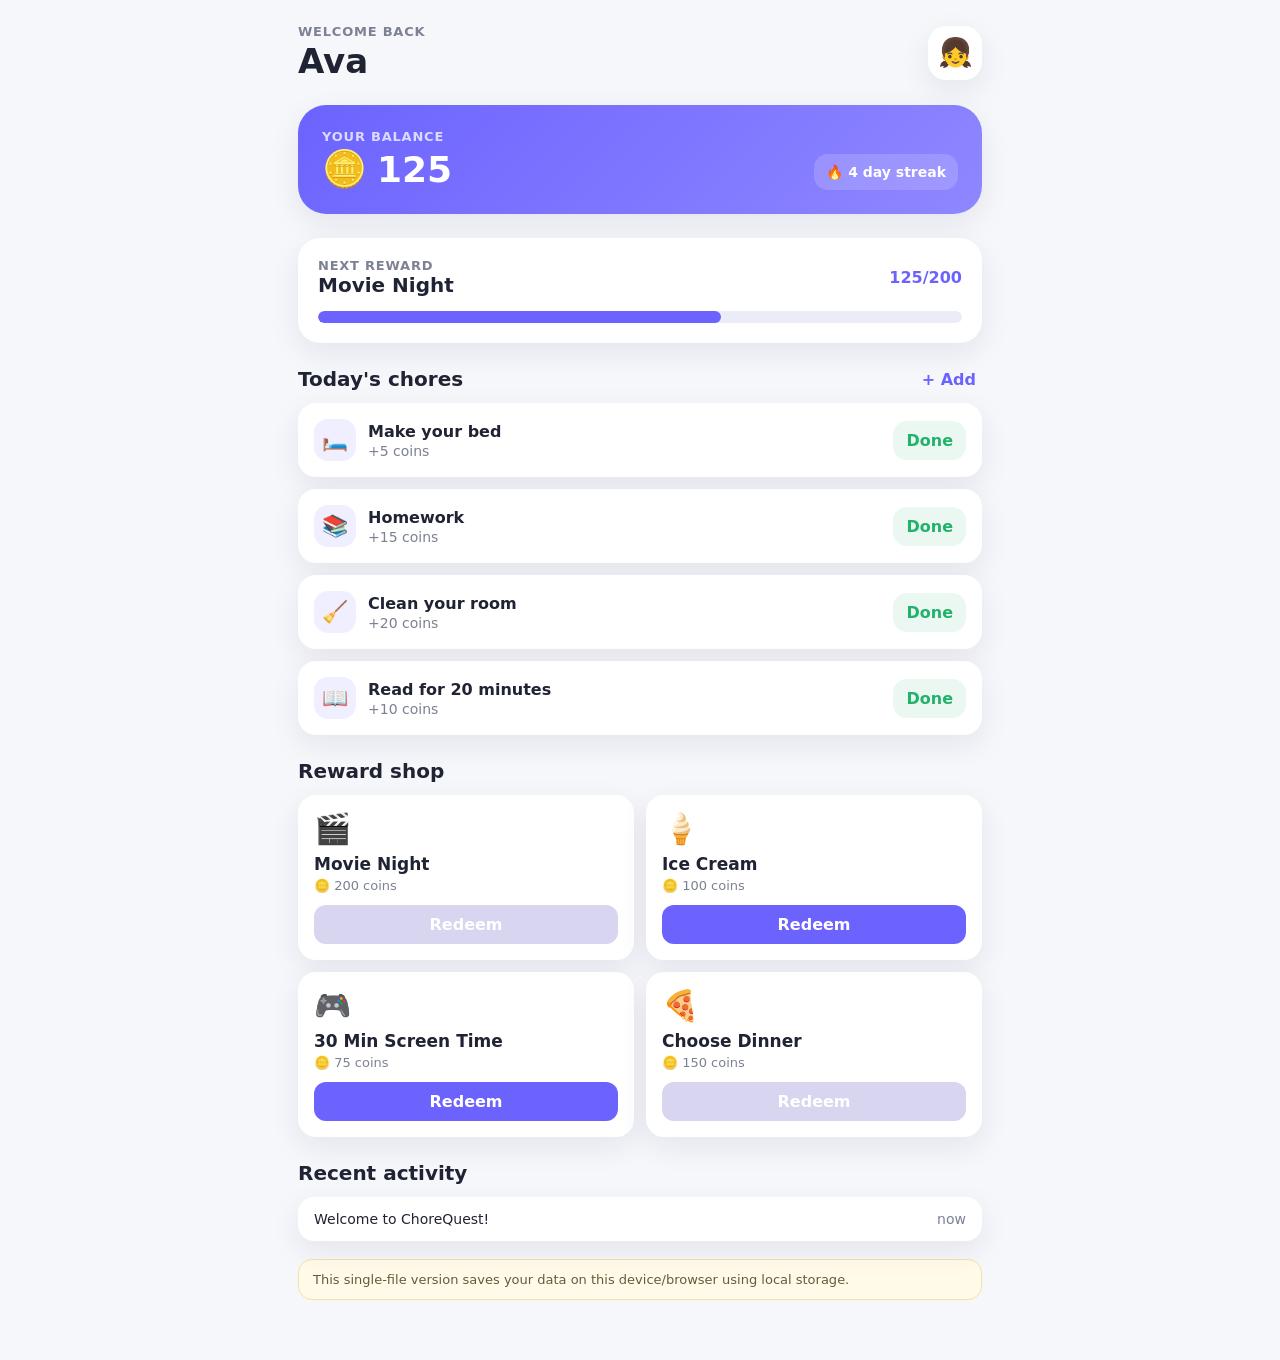
==== index.html @ ff024490 "Rename ChoreQuest-Single-File.html to index.html" ====
<!doctype html>
<html lang="en">
<head>
<meta charset="utf-8">
<meta name="viewport" content="width=device-width,initial-scale=1,viewport-fit=cover">
<meta name="theme-color" content="#6c63ff">
<title>ChoreQuest</title>
<style>
:root{
  --bg:#f6f7fb; --card:#fff; --text:#202333; --muted:#7c8193;
  --accent:#6c63ff; --accent2:#8f87ff; --success:#23b26d; --danger:#e55353;
  --shadow:0 10px 30px rgba(24,29,58,.08); --radius:22px;
}
*{box-sizing:border-box}
body{margin:0;font-family:Inter,system-ui,-apple-system,Segoe UI,Roboto,sans-serif;background:var(--bg);color:var(--text)}
button,input{font:inherit}
button{cursor:pointer}
.app{max-width:720px;margin:0 auto;padding:24px 18px 60px}
.topbar,.section-row{display:flex;align-items:center;justify-content:space-between;gap:12px}
.topbar{margin-bottom:18px}
h1{font-size:34px;margin:2px 0 0}
h2{font-size:20px;margin:0}
.eyebrow{font-size:13px;color:var(--muted);font-weight:700;text-transform:uppercase;letter-spacing:.06em}
.eyebrow.light{color:rgba(255,255,255,.75)}
.avatar{width:54px;height:54px;border:none;border-radius:18px;background:#fff;box-shadow:var(--shadow);font-size:28px}
.balance-card{background:linear-gradient(135deg,var(--accent),var(--accent2));color:white;border-radius:28px;padding:24px;display:flex;justify-content:space-between;align-items:end;box-shadow:var(--shadow)}
.balance{display:flex;gap:10px;align-items:center;font-size:36px;margin-top:4px}
.streak{font-weight:700;background:rgba(255,255,255,.16);padding:10px 12px;border-radius:14px;font-size:14px}
.reward-progress,section{margin-top:24px}
.reward-progress{background:var(--card);padding:20px;border-radius:var(--radius);box-shadow:var(--shadow)}
.goal-cost{font-weight:800;color:var(--accent)}
.progress{height:12px;background:#ececf8;border-radius:999px;margin-top:14px;overflow:hidden}
.progress>div{height:100%;width:0;background:var(--accent);border-radius:999px;transition:width .3s ease}
.cards{display:grid;gap:12px;margin-top:12px}
.chore{background:var(--card);border-radius:18px;padding:16px;display:flex;justify-content:space-between;align-items:center;box-shadow:var(--shadow)}
.chore-left{display:flex;gap:12px;align-items:center}
.chore-icon{width:42px;height:42px;border-radius:14px;background:#f0efff;display:grid;place-items:center;font-size:21px}
.chore-title{font-weight:800}
.chore-points{color:var(--muted);font-size:14px;margin-top:2px}
.done-btn{border:none;border-radius:14px;background:#eaf8f1;color:var(--success);font-weight:800;padding:10px 13px}
.done-btn:disabled{opacity:.55;cursor:default}
.text-btn,.icon-btn{border:none;background:transparent;color:var(--accent);font-weight:800}
.reward-grid{display:grid;grid-template-columns:repeat(2,1fr);gap:12px;margin-top:12px}
.reward{background:var(--card);border-radius:18px;padding:16px;box-shadow:var(--shadow)}
.reward .emoji{font-size:30px}
.reward h3{margin:8px 0 4px;font-size:17px}
.reward p{margin:0 0 12px;color:var(--muted);font-size:13px}
.redeem{width:100%;border:none;border-radius:12px;background:var(--accent);color:#fff;padding:10px;font-weight:800}
.redeem:disabled{background:#d7d5ef}
.activity{display:grid;gap:10px;margin-top:12px}
.activity-item{background:#fff;padding:14px 16px;border-radius:16px;display:flex;justify-content:space-between;box-shadow:var(--shadow);font-size:14px}
.activity-item span:last-child{color:var(--muted)}
dialog{border:none;border-radius:22px;padding:0;width:min(92vw,460px);box-shadow:0 30px 80px rgba(0,0,0,.2)}
dialog::backdrop{background:rgba(25,26,38,.45)}
.dialog-card{padding:22px;display:grid;gap:16px}
label{display:grid;gap:7px;font-size:14px;font-weight:700}
input{border:1px solid #dedfea;border-radius:13px;padding:12px 13px;outline:none}
input:focus{border-color:var(--accent)}
.primary,.danger{border:none;border-radius:13px;padding:12px;font-weight:800}
.primary{background:var(--accent);color:#fff}
.danger{background:#fff0f0;color:var(--danger)}
.toast{position:fixed;left:50%;bottom:24px;transform:translateX(-50%) translateY(30px);background:#222638;color:white;padding:12px 16px;border-radius:14px;opacity:0;pointer-events:none;transition:.25s;z-index:50}
.toast.show{opacity:1;transform:translateX(-50%) translateY(0)}
.note{background:#fffbe8;border:1px solid #f1e3a6;padding:12px 14px;border-radius:14px;font-size:13px;margin-top:18px;color:#625c3c}
@media (max-width:420px){.reward-grid{grid-template-columns:1fr}.balance-card{align-items:start;flex-direction:column;gap:16px}}
</style>
</head>
<body>
<div class="app">
  <header class="topbar">
    <div>
      <div class="eyebrow">Welcome back</div>
      <h1 id="childName">Ava</h1>
    </div>
    <button class="avatar" id="parentBtn" aria-label="Parent controls">👧</button>
  </header>

  <section class="balance-card">
    <div>
      <div class="eyebrow light">Your balance</div>
      <div class="balance"><span>🪙</span><strong id="coinBalance">125</strong></div>
    </div>
    <div class="streak">🔥 <span id="streakCount">4</span> day streak</div>
  </section>

  <section class="reward-progress">
    <div class="section-row">
      <div>
        <div class="eyebrow">Next reward</div>
        <h2 id="goalName">Movie Night</h2>
      </div>
      <div class="goal-cost"><span id="goalCurrent">125</span>/<span id="goalTarget">200</span></div>
    </div>
    <div class="progress"><div id="progressBar"></div></div>
  </section>

  <section>
    <div class="section-row">
      <h2>Today's chores</h2>
      <button class="text-btn" id="addChoreBtn">+ Add</button>
    </div>
    <div id="choresList" class="cards"></div>
  </section>

  <section>
    <div class="section-row"><h2>Reward shop</h2></div>
    <div id="rewardsList" class="reward-grid"></div>
  </section>

  <section>
    <div class="section-row"><h2>Recent activity</h2></div>
    <div id="activityList" class="activity"></div>
  </section>

  <div class="note">This single-file version saves your data on this device/browser using local storage.</div>
</div>

<dialog id="parentDialog">
  <form method="dialog" class="dialog-card">
    <div class="section-row">
      <h2>Parent controls</h2>
      <button class="icon-btn" value="cancel">✕</button>
    </div>
    <label>Child name<input id="nameInput"></label>
    <label>Parent PIN<input id="pinInput" inputmode="numeric" maxlength="4"></label>
    <button id="saveParentBtn" class="primary" value="default">Save</button>
    <button id="resetBtn" class="danger" type="button">Reset app data</button>
  </form>
</dialog>

<dialog id="addChoreDialog">
  <form method="dialog" class="dialog-card">
    <div class="section-row">
      <h2>Add chore</h2>
      <button class="icon-btn" value="cancel">✕</button>
    </div>
    <label>Chore name<input id="choreTitleInput" placeholder="e.g. Read 20 minutes"></label>
    <label>Coins<input id="chorePointsInput" type="number" min="1" max="100" value="10"></label>
    <button id="saveChoreBtn" class="primary" value="default">Add chore</button>
  </form>
</dialog>

<div id="toast" class="toast"></div>

<script>
const defaultState = {
  childName: "Ava",
  pin: "1234",
  coins: 125,
  streak: 4,
  chores: [
    {id:1,title:"Make your bed",points:5,icon:"🛏️",done:false},
    {id:2,title:"Homework",points:15,icon:"📚",done:false},
    {id:3,title:"Clean your room",points:20,icon:"🧹",done:false},
    {id:4,title:"Read for 20 minutes",points:10,icon:"📖",done:false}
  ],
  rewards: [
    {id:1,title:"Movie Night",cost:200,emoji:"🎬"},
    {id:2,title:"Ice Cream",cost:100,emoji:"🍦"},
    {id:3,title:"30 Min Screen Time",cost:75,emoji:"🎮"},
    {id:4,title:"Choose Dinner",cost:150,emoji:"🍕"}
  ],
  activity: ["Welcome to ChoreQuest!"]
};

let state = JSON.parse(localStorage.getItem("chorequest-single-state") || "null") || defaultState;
const $ = s => document.querySelector(s);

function save(){
  localStorage.setItem("chorequest-single-state", JSON.stringify(state));
  render();
}
function toast(msg){
  const t=$("#toast");
  t.textContent=msg;
  t.classList.add("show");
  setTimeout(()=>t.classList.remove("show"),1700);
}
function esc(s){
  return String(s).replace(/[&<>"']/g,m=>({"&":"&amp;","<":"&lt;",">":"&gt;","\"":"&quot;","'":"&#039;"}[m]));
}
function render(){
  $("#childName").textContent=state.childName;
  $("#coinBalance").textContent=state.coins;
  $("#streakCount").textContent=state.streak;

  const goal=state.rewards[0];
  $("#goalName").textContent=goal.title;
  $("#goalCurrent").textContent=Math.min(state.coins,goal.cost);
  $("#goalTarget").textContent=goal.cost;
  $("#progressBar").style.width=Math.min(100,state.coins/goal.cost*100)+"%";

  $("#choresList").innerHTML=state.chores.map(c=>`
    <div class="chore">
      <div class="chore-left">
        <div class="chore-icon">${c.icon || "✅"}</div>
        <div>
          <div class="chore-title">${esc(c.title)}</div>
          <div class="chore-points">+${c.points} coins</div>
        </div>
      </div>
      <button class="done-btn" data-chore="${c.id}" ${c.done?"disabled":""}>${c.done?"Done ✓":"Done"}</button>
    </div>`).join("");

  $("#rewardsList").innerHTML=state.rewards.map(r=>`
    <div class="reward">
      <div class="emoji">${r.emoji}</div>
      <h3>${esc(r.title)}</h3>
      <p>🪙 ${r.cost} coins</p>
      <button class="redeem" data-reward="${r.id}" ${state.coins<r.cost?"disabled":""}>Redeem</button>
    </div>`).join("");

  $("#activityList").innerHTML=(state.activity||[]).slice(0,6).map(a=>`
    <div class="activity-item"><span>${esc(a)}</span><span>now</span></div>`).join("");
}

document.addEventListener("click",e=>{
  const choreBtn=e.target.closest("[data-chore]");
  if(choreBtn){
    const id=Number(choreBtn.dataset.chore);
    const c=state.chores.find(x=>x.id===id);
    if(c && !c.done){
      c.done=true;
      state.coins+=c.points;
      state.activity.unshift(`Completed "${c.title}" (+${c.points})`);
      save();
      toast(`Great job! +${c.points} coins 🎉`);
    }
  }

  const rewardBtn=e.target.closest("[data-reward]");
  if(rewardBtn){
    const id=Number(rewardBtn.dataset.reward);
    const r=state.rewards.find(x=>x.id===id);
    if(r && state.coins>=r.cost){
      state.coins-=r.cost;
      state.activity.unshift(`Redeemed "${r.title}" (-${r.cost})`);
      save();
      toast(`${r.title} redeemed! 🎁`);
    }
  }
});

$("#parentBtn").onclick=()=>{
  $("#nameInput").value=state.childName;
  $("#pinInput").value=state.pin;
  $("#parentDialog").showModal();
};
$("#saveParentBtn").onclick=(e)=>{
  e.preventDefault();
  const name=$("#nameInput").value.trim();
  const pin=$("#pinInput").value.trim();
  if(name) state.childName=name;
  if(/^\d{4}$/.test(pin)) state.pin=pin;
  save();
  $("#parentDialog").close();
  toast("Parent settings saved");
};
$("#resetBtn").onclick=()=>{
  if(confirm("Reset all ChoreQuest data?")){
    state=JSON.parse(JSON.stringify(defaultState));
    save();
    $("#parentDialog").close();
    toast("App reset");
  }
};
$("#addChoreBtn").onclick=()=>$("#addChoreDialog").showModal();
$("#saveChoreBtn").onclick=(e)=>{
  e.preventDefault();
  const title=$("#choreTitleInput").value.trim();
  const points=Math.max(1,Number($("#chorePointsInput").value)||10);
  if(!title){toast("Enter a chore name");return;}
  state.chores.push({id:Date.now(),title,points,icon:"⭐",done:false});
  state.activity.unshift(`Added chore "${title}"`);
  $("#choreTitleInput").value="";
  save();
  $("#addChoreDialog").close();
  toast("Chore added");
};

render();
</script>
</body>
</html>
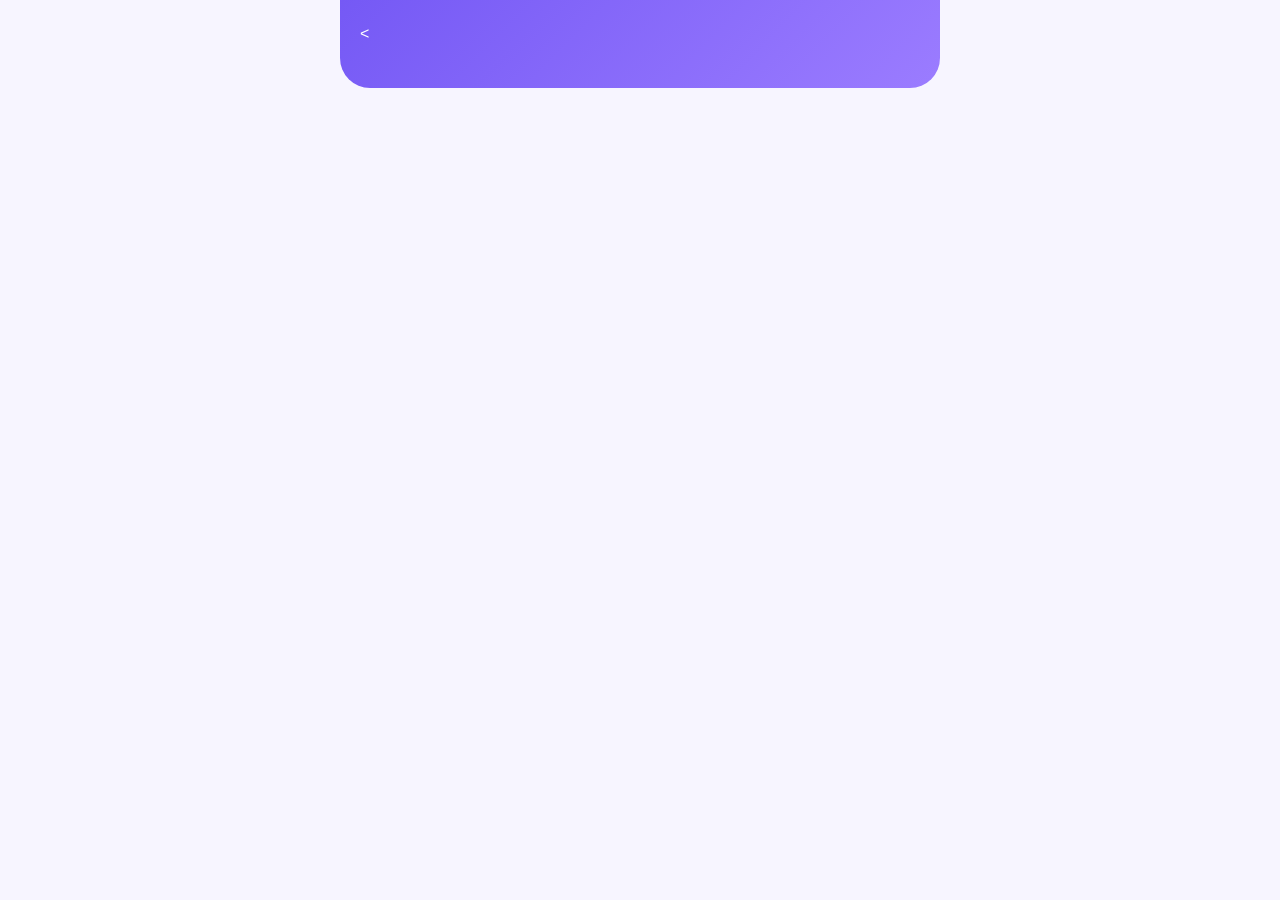
==== commit f48cb639: "Update index.html" ====
--- a/index.html
+++ b/index.html
@@ -1,284 +1,300 @@
-<!doctype html>
+<!DOCTYPE html>
 <html lang="en">
 <head>
-<meta charset="utf-8">
-<meta name="viewport" content="width=device-width,initial-scale=1,viewport-fit=cover">
-<meta name="theme-color" content="#6c63ff">
+<meta charset="UTF-8">
+<meta name="viewport" content="width=device-width, initial-scale=1.0">
 <title>ChoreQuest</title>
+
 <style>
-:root{
-  --bg:#f6f7fb; --card:#fff; --text:#202333; --muted:#7c8193;
-  --accent:#6c63ff; --accent2:#8f87ff; --success:#23b26d; --danger:#e55353;
-  --shadow:0 10px 30px rgba(24,29,58,.08); --radius:22px;
-}
-*{box-sizing:border-box}
-body{margin:0;font-family:Inter,system-ui,-apple-system,Segoe UI,Roboto,sans-serif;background:var(--bg);color:var(--text)}
-button,input{font:inherit}
-button{cursor:pointer}
-.app{max-width:720px;margin:0 auto;padding:24px 18px 60px}
-.topbar,.section-row{display:flex;align-items:center;justify-content:space-between;gap:12px}
-.topbar{margin-bottom:18px}
-h1{font-size:34px;margin:2px 0 0}
-h2{font-size:20px;margin:0}
-.eyebrow{font-size:13px;color:var(--muted);font-weight:700;text-transform:uppercase;letter-spacing:.06em}
-.eyebrow.light{color:rgba(255,255,255,.75)}
-.avatar{width:54px;height:54px;border:none;border-radius:18px;background:#fff;box-shadow:var(--shadow);font-size:28px}
-.balance-card{background:linear-gradient(135deg,var(--accent),var(--accent2));color:white;border-radius:28px;padding:24px;display:flex;justify-content:space-between;align-items:end;box-shadow:var(--shadow)}
-.balance{display:flex;gap:10px;align-items:center;font-size:36px;margin-top:4px}
-.streak{font-weight:700;background:rgba(255,255,255,.16);padding:10px 12px;border-radius:14px;font-size:14px}
-.reward-progress,section{margin-top:24px}
-.reward-progress{background:var(--card);padding:20px;border-radius:var(--radius);box-shadow:var(--shadow)}
-.goal-cost{font-weight:800;color:var(--accent)}
-.progress{height:12px;background:#ececf8;border-radius:999px;margin-top:14px;overflow:hidden}
-.progress>div{height:100%;width:0;background:var(--accent);border-radius:999px;transition:width .3s ease}
-.cards{display:grid;gap:12px;margin-top:12px}
-.chore{background:var(--card);border-radius:18px;padding:16px;display:flex;justify-content:space-between;align-items:center;box-shadow:var(--shadow)}
-.chore-left{display:flex;gap:12px;align-items:center}
-.chore-icon{width:42px;height:42px;border-radius:14px;background:#f0efff;display:grid;place-items:center;font-size:21px}
-.chore-title{font-weight:800}
-.chore-points{color:var(--muted);font-size:14px;margin-top:2px}
-.done-btn{border:none;border-radius:14px;background:#eaf8f1;color:var(--success);font-weight:800;padding:10px 13px}
-.done-btn:disabled{opacity:.55;cursor:default}
-.text-btn,.icon-btn{border:none;background:transparent;color:var(--accent);font-weight:800}
-.reward-grid{display:grid;grid-template-columns:repeat(2,1fr);gap:12px;margin-top:12px}
-.reward{background:var(--card);border-radius:18px;padding:16px;box-shadow:var(--shadow)}
-.reward .emoji{font-size:30px}
-.reward h3{margin:8px 0 4px;font-size:17px}
-.reward p{margin:0 0 12px;color:var(--muted);font-size:13px}
-.redeem{width:100%;border:none;border-radius:12px;background:var(--accent);color:#fff;padding:10px;font-weight:800}
-.redeem:disabled{background:#d7d5ef}
-.activity{display:grid;gap:10px;margin-top:12px}
-.activity-item{background:#fff;padding:14px 16px;border-radius:16px;display:flex;justify-content:space-between;box-shadow:var(--shadow);font-size:14px}
-.activity-item span:last-child{color:var(--muted)}
-dialog{border:none;border-radius:22px;padding:0;width:min(92vw,460px);box-shadow:0 30px 80px rgba(0,0,0,.2)}
-dialog::backdrop{background:rgba(25,26,38,.45)}
-.dialog-card{padding:22px;display:grid;gap:16px}
-label{display:grid;gap:7px;font-size:14px;font-weight:700}
-input{border:1px solid #dedfea;border-radius:13px;padding:12px 13px;outline:none}
-input:focus{border-color:var(--accent)}
-.primary,.danger{border:none;border-radius:13px;padding:12px;font-weight:800}
-.primary{background:var(--accent);color:#fff}
-.danger{background:#fff0f0;color:var(--danger)}
-.toast{position:fixed;left:50%;bottom:24px;transform:translateX(-50%) translateY(30px);background:#222638;color:white;padding:12px 16px;border-radius:14px;opacity:0;pointer-events:none;transition:.25s;z-index:50}
-.toast.show{opacity:1;transform:translateX(-50%) translateY(0)}
-.note{background:#fffbe8;border:1px solid #f1e3a6;padding:12px 14px;border-radius:14px;font-size:13px;margin-top:18px;color:#625c3c}
-@media (max-width:420px){.reward-grid{grid-template-columns:1fr}.balance-card{align-items:start;flex-direction:column;gap:16px}}
+* {
+  box-sizing: border-box;
+}
+
+body {
+  margin: 0;
+  font-family: Arial, sans-serif;
+  background: #f7f5ff;
+  color: #25233a;
+}
+
+.app {
+  max-width: 600px;
+  margin: auto;
+  padding-bottom: 80px;
+}
+
+/* HEADER */
+.header {
+  background: linear-gradient(135deg,#7559f5,#9b7cff);
+  color: white;
+  padding: 25px 20px 45px;
+  border-radius: 0 0 30px 30px;
+}
+
+.top {
+  display: flex;
+  justify-content: space-between;
+  align-items: center;
+}
+
+.logo {
+  font-size: 23px;
+  font-weight: bold;
+}
+
+.avatar {
+  background: white;
+  width: 45px;
+  height: 45px;
+  border-radius: 50%;
+  display: grid;
+  place-items: center;
+  font-size: 25px;
+}
+
+.hello {
+  margin-top: 25px;
+}
+
+.hello small {
+  opacity: .9;
+  font-size: 16px;
+}
+
+.hello h1 {
+  margin: 5px 0;
+  font-size: 34px;
+}
+
+.hello p {
+  margin: 5px 0;
+}
+
+/* STATS */
+.stats {
+  display: flex;
+  gap: 10px;
+  padding: 0 15px;
+  margin-top: -25px;
+}
+
+.stat {
+  background: white;
+  flex: 1;
+  text-align: center;
+  padding: 16px 8px;
+  border-radius: 18px;
+  box-shadow: 0 5px 18px rgba(0,0,0,.08);
+}
+
+.stat-icon {
+  font-size: 25px;
+}
+
+.stat strong {
+  display: block;
+  font-size: 20px;
+  margin-top: 4px;
+}
+
+.stat span {
+  font-size: 12px;
+  color: #777;
+}
+
+/* CONTENT */
+.content {
+  padding: 20px 16px;
+}
+
+.reward {
+  background: linear-gradient(135deg,#fff2bd,#ffe17a);
+  border-radius: 22px;
+  padding: 18px;
+  margin-bottom: 25px;
+}
+
+.reward-top {
+  display: flex;
+  justify-content: space-between;
+}
+
+.reward h3 {
+  margin: 5px 0;
+  font-size: 23px;
+}
+
+.progress {
+  height: 12px;
+  background: rgba(255,255,255,.7);
+  border-radius: 20px;
+  overflow: hidden;
+  margin-top: 12px;
+}
+
+.progress-bar {
+  width: 82.5%;
+  height: 100%;
+  background: #7559f5;
+  border-radius: 20px;
+}
+
+.section-title {
+  display: flex;
+  justify-content: space-between;
+  align-items: center;
+}
+
+.section-title h2 {
+  margin: 5px 0 15px;
+}
+
+.add {
+  border: 0;
+  background: #eee9ff;
+  color: #654be4;
+  border-radius: 12px;
+  padding: 9px 13px;
+  font-weight: bold;
+}
+
+/* CHORES */
+.chore {
+  background: white;
+  border-radius: 18px;
+  padding: 14px;
+  margin-bottom: 12px;
+  display: flex;
+  align-items: center;
+  gap: 12px;
+  box-shadow: 0 3px 12px rgba(0,0,0,.05);
+}
+
+.chore-icon {
+  width: 50px;
+  height: 50px;
+  border-radius: 15px;
+  background: #eee9ff;
+  display: grid;
+  place-items: center;
+  font-size: 25px;
+}
+
+.chore-info {
+  flex: 1;
+}
+
+.chore-info strong {
+  display: block;
+  font-size: 17px;
+}
+
+.chore-info span {
+  color: #777;
+  font-size: 13px;
+}
+
+.coins {
+  color: #e5a400;
+  font-weight: bold;
+}
+
+.done {
+  width: 35px;
+  height: 35px;
+  border-radius: 50%;
+  border: 2px solid #7b61ff;
+  background: white;
+  font-size: 18px;
+}
+
+.done.completed {
+  background: #7b61ff;
+  color: white;
+}
+
+/* REWARDS */
+.reward-card {
+  background: white;
+  padding: 15px;
+  border-radius: 18px;
+  margin-bottom: 10px;
+  display: flex;
+  align-items: center;
+  gap: 12px;
+}
+
+.reward-emoji {
+  font-size: 30px;
+}
+
+.reward-info {
+  flex: 1;
+}
+
+.reward-info strong {
+  display: block;
+}
+
+.claim {
+  border: 0;
+  background: #7559f5;
+  color: white;
+  padding: 9px 12px;
+  border-radius: 12px;
+}
+
+/* CELEBRATION */
+#message {
+  display: none;
+  position: fixed;
+  top: 20px;
+  left: 50%;
+  transform: translateX(-50%);
+  background: #25233a;
+  color: white;
+  padding: 13px 20px;
+  border-radius: 20px;
+  z-index: 20;
+  box-shadow: 0 5px 20px rgba(0,0,0,.2);
+}
+
+/* NAVIGATION */
+.nav {
+  position: fixed;
+  bottom: 0;
+  left: 0;
+  right: 0;
+  max-width: 600px;
+  margin: auto;
+  background: white;
+  display: flex;
+  justify-content: space-around;
+  padding: 12px 5px;
+  border-top: 1px solid #eee;
+}
+
+.nav-item {
+  text-align: center;
+  font-size: 12px;
+  color: #777;
+}
+
+.nav-item div {
+  font-size: 23px;
+}
+
+.nav-item.active {
+  color: #7559f5;
+}
 </style>
 </head>
+
 <body>
+
+<div id="message">🎉 Great job!</div>
+
 <div class="app">
-  <header class="topbar">
-    <div>
-      <div class="eyebrow">Welcome back</div>
-      <h1 id="childName">Ava</h1>
-    </div>
-    <button class="avatar" id="parentBtn" aria-label="Parent controls">👧</button>
-  </header>
-
-  <section class="balance-card">
-    <div>
-      <div class="eyebrow light">Your balance</div>
-      <div class="balance"><span>🪙</span><strong id="coinBalance">125</strong></div>
-    </div>
-    <div class="streak">🔥 <span id="streakCount">4</span> day streak</div>
-  </section>
-
-  <section class="reward-progress">
-    <div class="section-row">
-      <div>
-        <div class="eyebrow">Next reward</div>
-        <h2 id="goalName">Movie Night</h2>
-      </div>
-      <div class="goal-cost"><span id="goalCurrent">125</span>/<span id="goalTarget">200</span></div>
-    </div>
-    <div class="progress"><div id="progressBar"></div></div>
-  </section>
-
-  <section>
-    <div class="section-row">
-      <h2>Today's chores</h2>
-      <button class="text-btn" id="addChoreBtn">+ Add</button>
-    </div>
-    <div id="choresList" class="cards"></div>
-  </section>
-
-  <section>
-    <div class="section-row"><h2>Reward shop</h2></div>
-    <div id="rewardsList" class="reward-grid"></div>
-  </section>
-
-  <section>
-    <div class="section-row"><h2>Recent activity</h2></div>
-    <div id="activityList" class="activity"></div>
-  </section>
-
-  <div class="note">This single-file version saves your data on this device/browser using local storage.</div>
-</div>
-
-<dialog id="parentDialog">
-  <form method="dialog" class="dialog-card">
-    <div class="section-row">
-      <h2>Parent controls</h2>
-      <button class="icon-btn" value="cancel">✕</button>
-    </div>
-    <label>Child name<input id="nameInput"></label>
-    <label>Parent PIN<input id="pinInput" inputmode="numeric" maxlength="4"></label>
-    <button id="saveParentBtn" class="primary" value="default">Save</button>
-    <button id="resetBtn" class="danger" type="button">Reset app data</button>
-  </form>
-</dialog>
-
-<dialog id="addChoreDialog">
-  <form method="dialog" class="dialog-card">
-    <div class="section-row">
-      <h2>Add chore</h2>
-      <button class="icon-btn" value="cancel">✕</button>
-    </div>
-    <label>Chore name<input id="choreTitleInput" placeholder="e.g. Read 20 minutes"></label>
-    <label>Coins<input id="chorePointsInput" type="number" min="1" max="100" value="10"></label>
-    <button id="saveChoreBtn" class="primary" value="default">Add chore</button>
-  </form>
-</dialog>
-
-<div id="toast" class="toast"></div>
-
-<script>
-const defaultState = {
-  childName: "Ava",
-  pin: "1234",
-  coins: 125,
-  streak: 4,
-  chores: [
-    {id:1,title:"Make your bed",points:5,icon:"🛏️",done:false},
-    {id:2,title:"Homework",points:15,icon:"📚",done:false},
-    {id:3,title:"Clean your room",points:20,icon:"🧹",done:false},
-    {id:4,title:"Read for 20 minutes",points:10,icon:"📖",done:false}
-  ],
-  rewards: [
-    {id:1,title:"Movie Night",cost:200,emoji:"🎬"},
-    {id:2,title:"Ice Cream",cost:100,emoji:"🍦"},
-    {id:3,title:"30 Min Screen Time",cost:75,emoji:"🎮"},
-    {id:4,title:"Choose Dinner",cost:150,emoji:"🍕"}
-  ],
-  activity: ["Welcome to ChoreQuest!"]
-};
-
-let state = JSON.parse(localStorage.getItem("chorequest-single-state") || "null") || defaultState;
-const $ = s => document.querySelector(s);
-
-function save(){
-  localStorage.setItem("chorequest-single-state", JSON.stringify(state));
-  render();
-}
-function toast(msg){
-  const t=$("#toast");
-  t.textContent=msg;
-  t.classList.add("show");
-  setTimeout(()=>t.classList.remove("show"),1700);
-}
-function esc(s){
-  return String(s).replace(/[&<>"']/g,m=>({"&":"&amp;","<":"&lt;",">":"&gt;","\"":"&quot;","'":"&#039;"}[m]));
-}
-function render(){
-  $("#childName").textContent=state.childName;
-  $("#coinBalance").textContent=state.coins;
-  $("#streakCount").textContent=state.streak;
-
-  const goal=state.rewards[0];
-  $("#goalName").textContent=goal.title;
-  $("#goalCurrent").textContent=Math.min(state.coins,goal.cost);
-  $("#goalTarget").textContent=goal.cost;
-  $("#progressBar").style.width=Math.min(100,state.coins/goal.cost*100)+"%";
-
-  $("#choresList").innerHTML=state.chores.map(c=>`
-    <div class="chore">
-      <div class="chore-left">
-        <div class="chore-icon">${c.icon || "✅"}</div>
-        <div>
-          <div class="chore-title">${esc(c.title)}</div>
-          <div class="chore-points">+${c.points} coins</div>
-        </div>
-      </div>
-      <button class="done-btn" data-chore="${c.id}" ${c.done?"disabled":""}>${c.done?"Done ✓":"Done"}</button>
-    </div>`).join("");
-
-  $("#rewardsList").innerHTML=state.rewards.map(r=>`
-    <div class="reward">
-      <div class="emoji">${r.emoji}</div>
-      <h3>${esc(r.title)}</h3>
-      <p>🪙 ${r.cost} coins</p>
-      <button class="redeem" data-reward="${r.id}" ${state.coins<r.cost?"disabled":""}>Redeem</button>
-    </div>`).join("");
-
-  $("#activityList").innerHTML=(state.activity||[]).slice(0,6).map(a=>`
-    <div class="activity-item"><span>${esc(a)}</span><span>now</span></div>`).join("");
-}
-
-document.addEventListener("click",e=>{
-  const choreBtn=e.target.closest("[data-chore]");
-  if(choreBtn){
-    const id=Number(choreBtn.dataset.chore);
-    const c=state.chores.find(x=>x.id===id);
-    if(c && !c.done){
-      c.done=true;
-      state.coins+=c.points;
-      state.activity.unshift(`Completed "${c.title}" (+${c.points})`);
-      save();
-      toast(`Great job! +${c.points} coins 🎉`);
-    }
-  }
-
-  const rewardBtn=e.target.closest("[data-reward]");
-  if(rewardBtn){
-    const id=Number(rewardBtn.dataset.reward);
-    const r=state.rewards.find(x=>x.id===id);
-    if(r && state.coins>=r.cost){
-      state.coins-=r.cost;
-      state.activity.unshift(`Redeemed "${r.title}" (-${r.cost})`);
-      save();
-      toast(`${r.title} redeemed! 🎁`);
-    }
-  }
-});
-
-$("#parentBtn").onclick=()=>{
-  $("#nameInput").value=state.childName;
-  $("#pinInput").value=state.pin;
-  $("#parentDialog").showModal();
-};
-$("#saveParentBtn").onclick=(e)=>{
-  e.preventDefault();
-  const name=$("#nameInput").value.trim();
-  const pin=$("#pinInput").value.trim();
-  if(name) state.childName=name;
-  if(/^\d{4}$/.test(pin)) state.pin=pin;
-  save();
-  $("#parentDialog").close();
-  toast("Parent settings saved");
-};
-$("#resetBtn").onclick=()=>{
-  if(confirm("Reset all ChoreQuest data?")){
-    state=JSON.parse(JSON.stringify(defaultState));
-    save();
-    $("#parentDialog").close();
-    toast("App reset");
-  }
-};
-$("#addChoreBtn").onclick=()=>$("#addChoreDialog").showModal();
-$("#saveChoreBtn").onclick=(e)=>{
-  e.preventDefault();
-  const title=$("#choreTitleInput").value.trim();
-  const points=Math.max(1,Number($("#chorePointsInput").value)||10);
-  if(!title){toast("Enter a chore name");return;}
-  state.chores.push({id:Date.now(),title,points,icon:"⭐",done:false});
-  state.activity.unshift(`Added chore "${title}"`);
-  $("#choreTitleInput").value="";
-  save();
-  $("#addChoreDialog").close();
-  toast("Chore added");
-};
-
-render();
-</script>
-</body>
-</html>
+
+  <header class="header">
+    <
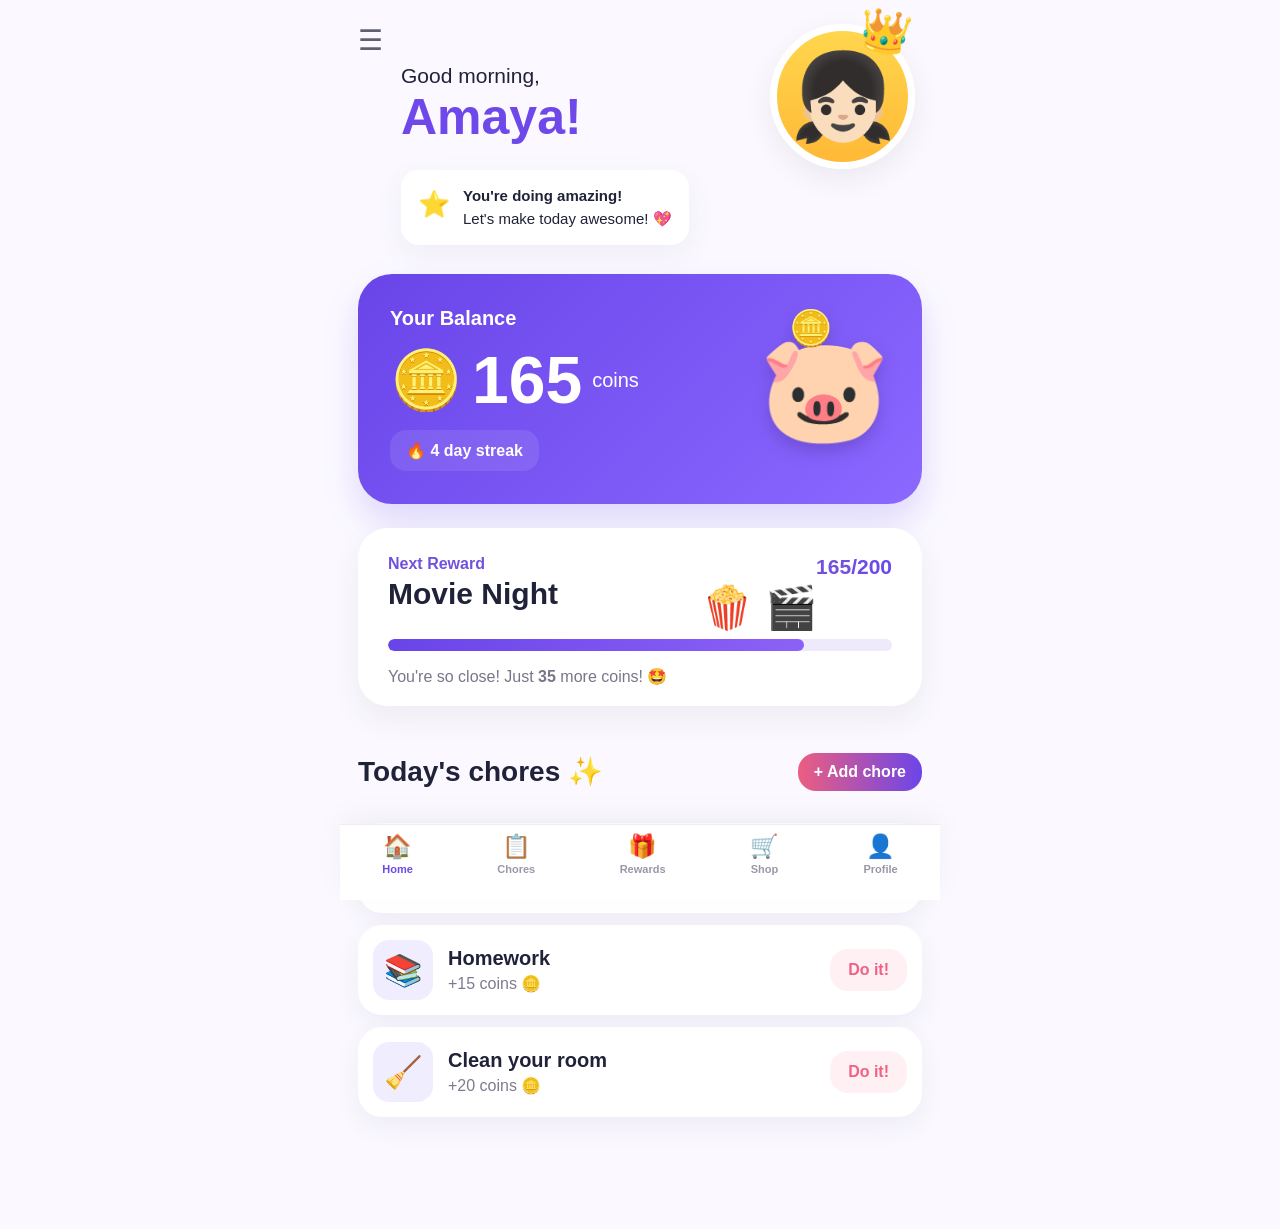
==== commit 01e2c6d9: "Add files via upload" ====
--- a/index.html
+++ b/index.html
@@ -1,300 +1,54 @@
-<!DOCTYPE html>
+<!doctype html>
 <html lang="en">
 <head>
-<meta charset="UTF-8">
-<meta name="viewport" content="width=device-width, initial-scale=1.0">
+<meta charset="utf-8">
+<meta name="viewport" content="width=device-width,initial-scale=1,viewport-fit=cover">
+<meta name="theme-color" content="#7657f6">
 <title>ChoreQuest</title>
+<link rel="stylesheet" href="style.css">
+</head>
+<body>
+<div id="toast">🎉 Great job!</div>
+<main class="app">
+  <header class="hero">
+    <button class="menu">☰</button>
+    <div class="greeting">
+      <div>Good morning,</div>
+      <h1>Amaya!</h1>
+      <div class="cheer"><span>⭐</span><div><b>You're doing amazing!</b><br>Let's make today awesome! 💖</div></div>
+    </div>
+    <div class="avatar"><span class="crown">👑</span>👧🏻</div>
+  </header>
 
-<style>
-* {
-  box-sizing: border-box;
-}
+  <section class="balance">
+    <div>
+      <div class="eyebrow">Your Balance</div>
+      <div class="coins"><span>🪙</span><b id="balance">165</b><small>coins</small></div>
+      <div class="streak">🔥 4 day streak</div>
+    </div>
+    <div class="pig">🐷<span class="coin-float">🪙</span></div>
+  </section>
 
-body {
-  margin: 0;
-  font-family: Arial, sans-serif;
-  background: #f7f5ff;
-  color: #25233a;
-}
+  <section class="reward">
+    <div class="reward-head"><div><span>Next Reward</span><h2>Movie Night</h2></div><b><span id="progressNum">165</span>/200</b></div>
+    <div class="movie">🍿 🎬</div>
+    <div class="bar"><div id="progressBar"></div></div>
+    <p>You're so close! Just <b id="remaining">35</b> more coins! 🤩</p>
+  </section>
 
-.app {
-  max-width: 600px;
-  margin: auto;
-  padding-bottom: 80px;
-}
+  <section class="chores">
+    <div class="section-title"><h2>Today's chores ✨</h2><button id="addChore">+ Add chore</button></div>
+    <div id="choreList"></div>
+  </section>
+</main>
 
-/* HEADER */
-.header {
-  background: linear-gradient(135deg,#7559f5,#9b7cff);
-  color: white;
-  padding: 25px 20px 45px;
-  border-radius: 0 0 30px 30px;
-}
-
-.top {
-  display: flex;
-  justify-content: space-between;
-  align-items: center;
-}
-
-.logo {
-  font-size: 23px;
-  font-weight: bold;
-}
-
-.avatar {
-  background: white;
-  width: 45px;
-  height: 45px;
-  border-radius: 50%;
-  display: grid;
-  place-items: center;
-  font-size: 25px;
-}
-
-.hello {
-  margin-top: 25px;
-}
-
-.hello small {
-  opacity: .9;
-  font-size: 16px;
-}
-
-.hello h1 {
-  margin: 5px 0;
-  font-size: 34px;
-}
-
-.hello p {
-  margin: 5px 0;
-}
-
-/* STATS */
-.stats {
-  display: flex;
-  gap: 10px;
-  padding: 0 15px;
-  margin-top: -25px;
-}
-
-.stat {
-  background: white;
-  flex: 1;
-  text-align: center;
-  padding: 16px 8px;
-  border-radius: 18px;
-  box-shadow: 0 5px 18px rgba(0,0,0,.08);
-}
-
-.stat-icon {
-  font-size: 25px;
-}
-
-.stat strong {
-  display: block;
-  font-size: 20px;
-  margin-top: 4px;
-}
-
-.stat span {
-  font-size: 12px;
-  color: #777;
-}
-
-/* CONTENT */
-.content {
-  padding: 20px 16px;
-}
-
-.reward {
-  background: linear-gradient(135deg,#fff2bd,#ffe17a);
-  border-radius: 22px;
-  padding: 18px;
-  margin-bottom: 25px;
-}
-
-.reward-top {
-  display: flex;
-  justify-content: space-between;
-}
-
-.reward h3 {
-  margin: 5px 0;
-  font-size: 23px;
-}
-
-.progress {
-  height: 12px;
-  background: rgba(255,255,255,.7);
-  border-radius: 20px;
-  overflow: hidden;
-  margin-top: 12px;
-}
-
-.progress-bar {
-  width: 82.5%;
-  height: 100%;
-  background: #7559f5;
-  border-radius: 20px;
-}
-
-.section-title {
-  display: flex;
-  justify-content: space-between;
-  align-items: center;
-}
-
-.section-title h2 {
-  margin: 5px 0 15px;
-}
-
-.add {
-  border: 0;
-  background: #eee9ff;
-  color: #654be4;
-  border-radius: 12px;
-  padding: 9px 13px;
-  font-weight: bold;
-}
-
-/* CHORES */
-.chore {
-  background: white;
-  border-radius: 18px;
-  padding: 14px;
-  margin-bottom: 12px;
-  display: flex;
-  align-items: center;
-  gap: 12px;
-  box-shadow: 0 3px 12px rgba(0,0,0,.05);
-}
-
-.chore-icon {
-  width: 50px;
-  height: 50px;
-  border-radius: 15px;
-  background: #eee9ff;
-  display: grid;
-  place-items: center;
-  font-size: 25px;
-}
-
-.chore-info {
-  flex: 1;
-}
-
-.chore-info strong {
-  display: block;
-  font-size: 17px;
-}
-
-.chore-info span {
-  color: #777;
-  font-size: 13px;
-}
-
-.coins {
-  color: #e5a400;
-  font-weight: bold;
-}
-
-.done {
-  width: 35px;
-  height: 35px;
-  border-radius: 50%;
-  border: 2px solid #7b61ff;
-  background: white;
-  font-size: 18px;
-}
-
-.done.completed {
-  background: #7b61ff;
-  color: white;
-}
-
-/* REWARDS */
-.reward-card {
-  background: white;
-  padding: 15px;
-  border-radius: 18px;
-  margin-bottom: 10px;
-  display: flex;
-  align-items: center;
-  gap: 12px;
-}
-
-.reward-emoji {
-  font-size: 30px;
-}
-
-.reward-info {
-  flex: 1;
-}
-
-.reward-info strong {
-  display: block;
-}
-
-.claim {
-  border: 0;
-  background: #7559f5;
-  color: white;
-  padding: 9px 12px;
-  border-radius: 12px;
-}
-
-/* CELEBRATION */
-#message {
-  display: none;
-  position: fixed;
-  top: 20px;
-  left: 50%;
-  transform: translateX(-50%);
-  background: #25233a;
-  color: white;
-  padding: 13px 20px;
-  border-radius: 20px;
-  z-index: 20;
-  box-shadow: 0 5px 20px rgba(0,0,0,.2);
-}
-
-/* NAVIGATION */
-.nav {
-  position: fixed;
-  bottom: 0;
-  left: 0;
-  right: 0;
-  max-width: 600px;
-  margin: auto;
-  background: white;
-  display: flex;
-  justify-content: space-around;
-  padding: 12px 5px;
-  border-top: 1px solid #eee;
-}
-
-.nav-item {
-  text-align: center;
-  font-size: 12px;
-  color: #777;
-}
-
-.nav-item div {
-  font-size: 23px;
-}
-
-.nav-item.active {
-  color: #7559f5;
-}
-</style>
-</head>
-
-<body>
-
-<div id="message">🎉 Great job!</div>
-
-<div class="app">
-
-  <header class="header">
-    <+<nav>
+  <button class="active">🏠<span>Home</span></button>
+  <button>📋<span>Chores</span></button>
+  <button>🎁<span>Rewards</span></button>
+  <button>🛒<span>Shop</span></button>
+  <button>👤<span>Profile</span></button>
+</nav>
+<script src="app.js"></script>
+</body>
+</html>
--- a/style.css
+++ b/style.css
@@ -0,0 +1 @@
+*{box-sizing:border-box}body{margin:0;font-family:Inter,Arial,sans-serif;background:#fbf9ff;color:#202239}.app{max-width:600px;margin:auto;padding:24px 18px 100px}.hero{position:relative;min-height:250px;display:flex;align-items:flex-start}.menu{border:0;background:none;font-size:28px;color:#5f6170;padding:0}.greeting{padding:40px 0 0 18px;font-size:21px}.greeting h1{font-size:50px;margin:0;color:#6e48e9}.cheer{display:flex;gap:13px;background:#fff;padding:14px 17px;border-radius:18px;margin-top:24px;font-size:15px;line-height:1.55;box-shadow:0 10px 28px #574d7d12}.cheer span{font-size:26px}.avatar{position:absolute;right:7px;top:0;width:145px;height:145px;border-radius:50%;background:linear-gradient(#ffd64d,#ffb936);display:flex;align-items:center;justify-content:center;font-size:85px;border:7px solid white;box-shadow:0 10px 30px #0001}.crown{position:absolute;right:-3px;top:-24px;font-size:42px;transform:rotate(10deg)}.balance{min-height:230px;border-radius:34px;padding:32px;color:white;background:linear-gradient(135deg,#6945e9,#8b68ff);display:flex;justify-content:space-between;align-items:center;box-shadow:0 18px 35px #7053f133}.eyebrow{text-transform:none;font-weight:700;font-size:20px}.coins{display:flex;align-items:center;gap:10px;margin:12px 0}.coins span{font-size:58px}.coins b{font-size:66px}.coins small{font-size:20px}.streak{display:inline-block;background:#ffffff18;border-radius:16px;padding:11px 16px;font-weight:700}.pig{position:relative;font-size:105px;filter:drop-shadow(0 8px 8px #3b237d44)}.coin-float{position:absolute;font-size:35px;top:-20px;left:30px}.reward{position:relative;background:#fff;border-radius:30px;padding:27px 30px 20px;margin-top:24px;box-shadow:0 12px 30px #36305912;overflow:hidden}.reward-head{display:flex;justify-content:space-between}.reward-head span{color:#7151dd;font-weight:700}.reward h2{font-size:30px;margin:4px 0}.reward-head>b{color:#6c4be8;font-size:21px}.movie{position:absolute;right:105px;top:55px;font-size:42px}.bar{height:12px;background:#eeeafb;border-radius:20px;margin-top:24px;overflow:hidden}.bar div{height:100%;width:82.5%;background:linear-gradient(90deg,#6944e8,#8c61f7);border-radius:20px}.reward p{color:#78768a;margin-bottom:0}.section-title{display:flex;align-items:center;justify-content:space-between;margin-top:26px}.section-title h2{font-size:28px}.section-title button{border:0;color:white;background:linear-gradient(90deg,#ec5e80,#6c45e8);border-radius:18px;padding:10px 16px;font-weight:800;font-size:16px}.chore{display:flex;align-items:center;background:white;border-radius:24px;padding:15px;margin:12px 0;box-shadow:0 10px 25px #443c6b12}.icon{width:60px;height:60px;border-radius:16px;background:#f0edff;display:grid;place-items:center;font-size:31px;margin-right:15px}.chore-info{flex:1}.chore-info b{font-size:20px}.chore-info div{color:#7d7b8e;margin-top:4px}.done{border:0;border-radius:18px;padding:12px 18px;font-weight:800;font-size:16px;background:#e9fbf2;color:#48bd7b}.done.pending{background:#fff0f4;color:#ef6284}nav{position:fixed;bottom:0;left:0;right:0;max-width:600px;margin:auto;height:76px;background:#fff;display:flex;justify-content:space-around;border-top:1px solid #eee;box-shadow:0 -8px 30px #0000000a}nav button{border:0;background:none;color:#9a97a8;font-size:23px;padding:8px 5px;display:flex;flex-direction:column;align-items:center;gap:3px}nav button span{font-size:11px;font-weight:700}nav .active{color:#6d4ae7}#toast{display:none;position:fixed;z-index:5;top:20px;left:50%;transform:translateX(-50%);background:#25233a;color:#fff;padding:12px 20px;border-radius:20px}@media(max-width:470px){.app{padding:18px 14px 95px}.hero{min-height:235px}.avatar{width:125px;height:125px;font-size:72px}.greeting{padding-left:8px}.greeting h1{font-size:44px}.cheer{max-width:285px}.balance{padding:25px}.coins b{font-size:55px}.pig{font-size:85px}.movie{right:80px}}
